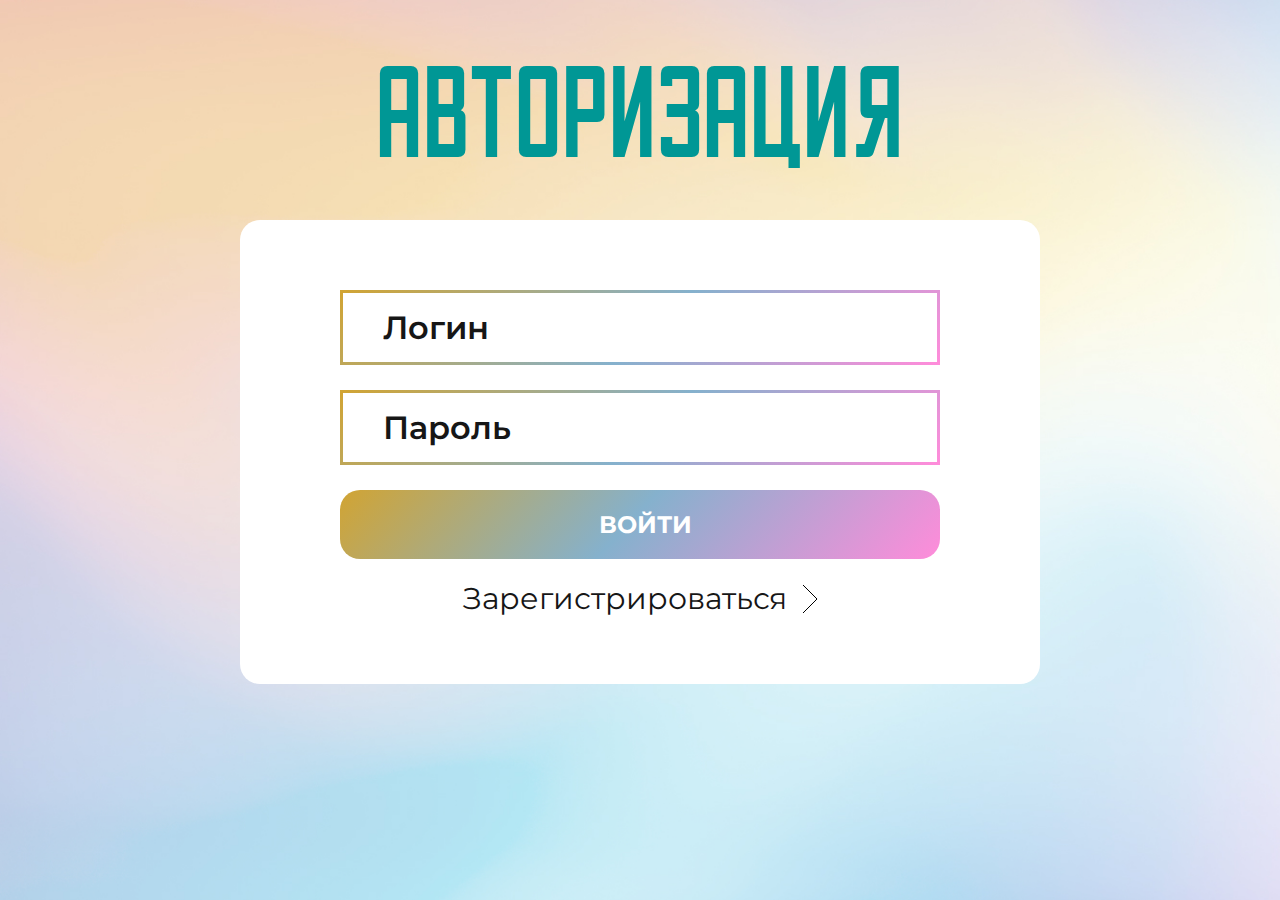
==== authorization/index.html @ 7ab4de65 "Добавлены новые страницы, попап" ====
<!DOCTYPE html>
<html lang="en">
  <head>
    <meta charset="UTF-8" />
    <meta name="viewport" content="width=device-width, initial-scale=1.0" />
    <title>Студия шоу "Гвоздь"</title>
    <link rel="stylesheet" href="../css/style.min.css" />
  </head>
  <body>
    <div class="wrapper">
      <main class="main">
        <section class="authorization">
          <div class="authorization__container">
            <h2 class="authorization__title title">АВТОРИЗАЦИЯ</h2>
            <form class="authentication-form">
              <div class="authentication-form__body">
                <div class="authentication-form__item">
                  <input
                    type="text"
                    placeholder="Логин"
                    class="authentication-form__input"
                  />
                </div>
                <div class="authentication-form__item">
                  <input
                    type="password"
                    placeholder="Пароль"
                    class="authentication-form__input"
                  />
                </div>
                <button
                  type="submit"
                  class="authentication-form__button button"
                >
                  войти
                </button>
                <a
                  href="../registration/index.html"
                  class="authentication-form__link"
                  >Зарегистрироваться
                  <span
                    ><img src="./img/arr.svg" alt="Стрелочка для входа" /></span
                ></a>
              </div>
            </form>
          </div>
        </section>
      </main>
    </div>
  </body>
</html>
---- css/style.min.css ----
@import url("https://fonts.googleapis.com/css?family=Montserrat:regular,600,700&display=swap");@import url("https://fonts.googleapis.com/css?family=Chonburi:regular&display=swap");@font-face{font-family:"Bootshaus";src:url("../fonts/Bootshaus-Regular.woff2") format("woff2");font-weight:normal;font-style:normal;font-display:swap}@font-face{font-family:"Gilroy";src:url("../fonts/Gilroy-SemiBold.woff2") format("woff2");font-weight:600;font-style:normal;font-display:swap}@font-face{font-family:"Amapola Modern";src:url("../fonts/Amapola-Modern.woff2") format("woff2");font-weight:normal;font-style:normal;font-display:swap}*{padding:0;margin:0;border:0}*,*:before,*:after{-webkit-box-sizing:border-box;box-sizing:border-box}:focus,:active{outline:none}a:focus,a:active{outline:none}nav,footer,header,aside{display:block}html,body{height:100%;width:100%;font-size:100%;line-height:1;font-size:14px;-ms-text-size-adjust:100%;-moz-text-size-adjust:100%;-webkit-text-size-adjust:100%}input,button,textarea{font-family:inherit}input::-ms-clear{display:none}button{cursor:pointer}button::-moz-focus-inner{padding:0;border:0}a,a:visited{text-decoration:none}a:hover{text-decoration:none}ul li{list-style:none}img{vertical-align:top}h1,h2,h3,h4,h5,h6{font-size:inherit;font-weight:inherit}table{border-collapse:collapse;border-spacing:0}:root{--white-color: #fff;--dark-white-color: #fff;--pink-color: #ff6aa0;--dark-green-color: #007271;--orange-color: #e9ac47;--yellow-color: #fed607;--black-beruz-color: #009795;--black-color: #161616}body{font-family:"Montserrat", sans-serif;font-size:16px;background-color:var(--black-color);color:var(--white-color)}[class*="__container"]{max-width:1200px;margin:0 auto;padding:0 15px}[class*="__big-container"]{max-width:1315px;margin:0 auto;padding:0 15px}.wrapper{display:-webkit-box;display:-ms-flexbox;display:flex;-webkit-box-orient:vertical;-webkit-box-direction:normal;-ms-flex-direction:column;flex-direction:column;min-height:100%;overflow:hidden}.button{color:var(--white-color);font-weight:700;font-size:24px;text-transform:uppercase;border-radius:20px;background:linear-gradient(133deg, #d1a433 0%, #85b1cd 48.13%, #ff8cda 100%);padding:20px 30px}.title{font-family:"Bootshaus", sans-serif;font-size:130px;color:var(--black-beruz-color);-webkit-text-stroke:3px var(--white-color)}.hero{padding:50px 0px;background:url("../img/hero/decor.png") 0 0/cover no-repeat,url("../img/hero/main-bg.jpg") 0 0/cover no-repeat}.hero__logo{display:inline-block;text-transform:uppercase;font-weight:600;font-size:35px;color:var(--white-color)}.hero__logo:not(:last-child){margin-bottom:15px}.hero__list:not(:last-child){margin-bottom:300px}@media (max-width: 1200px){.hero__list:not(:last-child){margin-bottom:200px}}@media (max-width: 992px){.hero__list:not(:last-child){margin-bottom:120px}}@media (max-width: 767px){.hero__list:not(:last-child){margin-bottom:70px}}.hero__item{color:var(--white-color);font-size:12px;text-transform:uppercase}.hero__item:not(:last-child){margin-bottom:10px}.hero__item::before{content:"";display:inline-block;border-radius:100%;width:3px;height:3px;background:var(--white-color);margin:0 5px 3px 0}@media (max-width: 992px){.hero__item{color:var(--black-color);font-weight:600}.hero__item::before{content:"";background:var(--black-color)}}.hero__text-block{text-transform:uppercase;position:relative;z-index:1}@media (min-width: 993px){.hero__text-block::after{content:"";background:url("../img/hero/microphone.png") 0 0 no-repeat;position:absolute;width:290px;height:390px;top:0;right:-50px}}.hero__label{position:relative;z-index:2;font-family:"Amapola Modern", sans-serif;font-size:165px;color:var(--pink-color)}@media (max-width: 992px){.hero__label{font-size:120px}}@media (max-width: 767px){.hero__label{font-size:90px}}@media (max-width: 550px){.hero__label{font-size:70px}.hero__label:not(:last-child){margin-bottom:10px}}@media (max-width: 480px){.hero__label{font-size:55px}}.hero__title{position:relative;z-index:2;font-family:"Bootshaus", sans-serif;font-size:130px;color:var(--black-beruz-color);-webkit-text-stroke:3px var(--white-color);text-stroke:3px var(--white-color);margin-left:90px}@media (max-width: 1260px){.hero__title{max-width:600px}}@media (max-width: 992px){.hero__title{font-size:80px;max-width:none;margin-left:0px;-webkit-text-stroke:2px var(--white-color);text-stroke:2px var(--white-color)}}@media (max-width: 767px){.hero__title{font-size:60px;-webkit-text-stroke:1px var(--white-color);text-stroke:1px var(--white-color)}.hero__title:not(:last-child){margin-bottom:10px}}@media (max-width: 480px){.hero__title{-webkit-text-stroke:0.5px var(--white-color);text-stroke:0.5px var(--white-color);font-size:60px}}.hero__last-title{z-index:2;position:relative;font-family:"Bootshaus", sans-serif;font-size:65px;text-align:right;color:var(--black-color)}@media (max-width: 767px){.hero__last-title{font-size:45px}}.children-holidays{padding:50px 0px}@media (max-width: 480px){.children-holidays{padding:30px 0px}}.children-holidays__row{display:-webkit-box;display:-ms-flexbox;display:flex;gap:30px;-webkit-box-align:center;-ms-flex-align:center;align-items:center}@media (max-width: 992px){.children-holidays__row{-webkit-box-orient:vertical;-webkit-box-direction:reverse;-ms-flex-direction:column-reverse;flex-direction:column-reverse}}.children-holidays__text{color:var(--dark-white-color);font-size:24px;font-weight:600}.children-holidays__text:not(:last-child){margin-bottom:30px}@media (max-width: 992px){.children-holidays__text{font-size:20px}}@media (max-width: 767px){.children-holidays__text{font-size:18px}}.children-holidays__description{color:var(--dark-white-color);line-height:125%;font-weight:600}.children-holidays__description_right{text-align:right}.children-holidays__description:not(:last-child){margin-bottom:30px}.children-holidays__img img{max-width:100%;-o-object-fit:cover;object-fit:cover}@media (max-width: 992px){.children-holidays__img{text-align:center}}.children-holidays__img-text-block{position:relative;text-align:center}.children-holidays__title{position:absolute;top:30%;left:18%;font-weight:700;font-size:50px;text-transform:uppercase;text-align:center;color:var(--dark-green-color)}.children-holidays__title:not(:last-child){margin-bottom:25px}@media (max-width: 767px){.children-holidays__title{font-size:42px}}@media (max-width: 992px){.children-holidays__title{left:30%}}@media (max-width: 650px){.children-holidays__title{left:25%}}@media (max-width: 550px){.children-holidays__title{font-size:36px}}@media (max-width: 480px){.children-holidays__title{left:20%;font-size:32px}}@media (max-width: 380px){.children-holidays__title{left:15%;font-size:28px}}.children-holidays__img-cloud img{max-width:100%;-o-object-fit:cover;object-fit:cover}.children-holidays__hash-tag{display:inline-block;text-transform:uppercase;text-align:center;font-size:50px;color:var(--pink-color);font-weight:700}.children-holidays__hash-tag:not(:last-child){margin-bottom:50px}@media (max-width: 992px){.children-holidays__hash-tag{font-size:36px}}@media (max-width: 767px){.children-holidays__hash-tag{font-size:32px}.children-holidays__hash-tag:not(:last-child){margin-bottom:30px}}@media (max-width: 480px){.children-holidays__hash-tag{font-size:24px}}.children-holidays__button{display:-webkit-box;display:-ms-flexbox;display:flex;-webkit-box-align:center;-ms-flex-align:center;align-items:center;-webkit-box-pack:center;-ms-flex-pack:center;justify-content:center;-webkit-column-gap:12px;column-gap:12px;padding:20px 20px 20px 30px;-ms-flex-item-align:stretch;align-self:stretch}.children-holidays__button img{max-width:100%;-o-object-fit:cover;object-fit:cover}@media (max-width: 767px){.children-holidays__button{font-size:18px}}@media (max-width: 480px){.children-holidays__button{padding:15px 15px 15px 20px}.children-holidays__button img{width:30px}}@media (max-width: 360px){.children-holidays__button{font-size:16px;padding:15px 10px}.children-holidays__button img{width:25px}}.founder{padding:50px 0px}@media (max-width: 480px){.founder{padding:30px 0px}}.founder__container{display:-webkit-box;display:-ms-flexbox;display:flex;-webkit-box-pack:justify;-ms-flex-pack:justify;justify-content:space-between;gap:30px}@media (max-width: 992px){.founder__container{-webkit-box-orient:vertical;-webkit-box-direction:reverse;-ms-flex-direction:column-reverse;flex-direction:column-reverse;-webkit-box-pack:center;-ms-flex-pack:center;justify-content:center;-webkit-box-align:center;-ms-flex-align:center;align-items:center}}.founder__column{text-align:center;border-radius:16px}.founder__column:last-child{display:-webkit-box;display:-ms-flexbox;display:flex;-webkit-box-orient:vertical;-webkit-box-direction:normal;-ms-flex-direction:column;flex-direction:column;-webkit-box-pack:justify;-ms-flex-pack:justify;justify-content:space-between;border:1px solid #d9d9d9;padding:30px}@media (max-width: 767px){.founder__column:last-child{padding:15px}}@media (min-width: 993px){.founder__column{width:50%}}.founder__img img{border-radius:18px;max-width:100%;-o-object-fit:cover;object-fit:cover}.founder__en-text-block{color:#e9ac47}.founder__en-text-block:not(:last-child){margin-bottom:15px}.founder__en-full-name{font-family:"Chonburi", sans-serif;display:block;font-size:22px}.founder__activities{font-family:"Gilroy", sans-serif;display:block;text-transform:uppercase}.founder__name{display:block;font-weight:700;font-size:50px}.founder__name:not(:last-child){margin-bottom:15px}@media (max-width: 767px){.founder__name{font-size:36px}}@media (max-width: 480px){.founder__name{font-size:28px}}.founder__text{font-weight:600;font-size:18px}.founder__text:not(:last-child){margin-bottom:15px}@media (max-width: 480px){.founder__text{font-size:16px}}.founder__text_pink{color:var(--pink-color)}.founder__text_beruz{color:var(--black-beruz-color)}.founder__text_yellow{color:var(--yellow-color)}.genious{position:relative;background:url("../img/genius/bg.jpg") 0 0/cover no-repeat;padding:400px 0px 160px 0px}.genious::before{content:"";position:absolute;width:100%;height:140px;top:0;left:0;right:0;background:url("../img/genius/top-decor.png") 0 0/cover no-repeat}.genious::after{content:"";position:absolute;width:100%;height:202px;bottom:0;left:0;right:0;background:url("../img/genius/bottom-decor.png") 0 0/cover no-repeat}@media (max-width: 992px){.genious{padding:150px 0px}.genious::before{content:"";height:80px}}@media (max-width: 550px){.genious{padding:100px 0px}.genious::before{content:"";height:60px}}@media (max-width: 480px){.genious{padding:80px 0px 100px 0px}.genious::before{content:"";height:40px}}.genious__container{display:-webkit-box;display:-ms-flexbox;display:flex;-webkit-box-pack:justify;-ms-flex-pack:justify;justify-content:space-between;gap:30px}@media (max-width: 992px){.genious__container{-webkit-box-orient:vertical;-webkit-box-direction:normal;-ms-flex-direction:column;flex-direction:column;-webkit-box-align:center;-ms-flex-align:center;align-items:center}}.genious__column{-webkit-box-flex:0;-ms-flex:0 1 50%;flex:0 1 50%}@media (min-width: 993px){.genious__column:first-child{margin-top:-200px}}.genious__column:last-child{margin-bottom:-100px}@media (max-width: 550px){.genious__column:last-child{margin-bottom:-30px}}.genious__img-cloud:not(:last-child){margin-bottom:15px}.genious__img-cloud img{max-width:100%;-o-object-fit:cover;object-fit:cover}@media (max-width: 992px){.genious__img-cloud{text-align:center}}.genious__text{color:var(--dark-white-color);font-size:24px;font-weight:600}.genious__text:not(:last-child){margin-bottom:30px}@media (max-width: 992px){.genious__text{font-size:20px}}@media (max-width: 767px){.genious__text{font-size:18px}}.genious__description{color:var(--dark-white-color);line-height:125%;font-weight:600}.genious__description:not(:last-child){margin-bottom:30px}.genious__button{display:-webkit-box;display:-ms-flexbox;display:flex;-webkit-box-align:center;-ms-flex-align:center;align-items:center;-webkit-box-pack:center;-ms-flex-pack:center;justify-content:center;-webkit-column-gap:12px;column-gap:12px;padding:20px 20px 20px 30px;-ms-flex-item-align:stretch;align-self:stretch}.genious__button img{max-width:100%;-o-object-fit:cover;object-fit:cover}@media (max-width: 767px){.genious__button{font-size:18px}}@media (max-width: 480px){.genious__button{padding:15px 15px 15px 20px}.genious__button img{width:30px}}@media (max-width: 360px){.genious__button{font-size:16px;padding:15px 10px}.genious__button img{width:22px}}.genious__img-animators img{max-width:100%;-o-object-fit:cover;object-fit:cover}.types-of-holidays{background:url("../types-of-holidays/children/img/bg.jpg") 0 0/cover no-repeat;padding:100px 0px}.types-of-holidays_black-bg{background:var(--black-color)}@media (max-width: 767px){.types-of-holidays{padding:50px 0px}}.types-of-holidays__title{text-align:center;-webkit-text-stroke:0px var(--white-color)}.types-of-holidays__title_pink{color:var(--pink-color)}.types-of-holidays__title:not(:last-child){margin-bottom:50px}@media (max-width: 767px){.types-of-holidays__title{font-size:90px}.types-of-holidays__title:not(:last-child){margin-bottom:30px}}@media (max-width: 480px){.types-of-holidays__title{font-size:70px}}.types-of-holidays__row{display:-ms-grid;display:grid;-ms-grid-columns:(minmax(300px, 1fr))[auto-fill];grid-template-columns:repeat(auto-fill, minmax(300px, 1fr));gap:30px}.item-types-of-holidays{display:-webkit-box;display:-ms-flexbox;display:flex;-webkit-box-orient:vertical;-webkit-box-direction:normal;-ms-flex-direction:column;flex-direction:column;text-align:center;border-radius:20px;padding:30px;background-color:var(--white-color)}@media (max-width: 550px){.item-types-of-holidays{padding:15px}}.item-types-of-holidays__img:not(:last-child){margin-bottom:20px}.item-types-of-holidays__img img{max-width:100%;-o-object-fit:cover;object-fit:cover;border-radius:15px}@media (max-width: 480px){.item-types-of-holidays__img img{width:100%}}.item-types-of-holidays__label{font-weight:700;font-size:24px;text-transform:uppercase;color:var(--dark-green-color)}.item-types-of-holidays__label:not(:last-child){margin-bottom:10px}.item-types-of-holidays__description{-webkit-box-flex:1;-ms-flex:1 1 auto;flex:1 1 auto;color:var(--black-color)}.item-types-of-holidays__description:not(:last-child){margin-bottom:40px}@media (max-width: 480px){.item-types-of-holidays__description:not(:last-child){margin-bottom:20px}}.item-types-of-holidays__button{display:block}.item-types-of-holidays__button:not(:last-child){margin-bottom:30px}@media (max-width: 1180px){.item-types-of-holidays__button{font-size:20px}}@media (max-width: 480px){.item-types-of-holidays__button{font-size:18px;padding:15px}.item-types-of-holidays__button:not(:last-child){margin-bottom:20px}}.item-types-of-holidays__link-about{background:transparent;font-size:24px;color:var(--black-color)}@media (max-width: 480px){.item-types-of-holidays__link-about{font-size:18px}}.adult-holidays{padding:50px 0px}@media (max-width: 480px){.adult-holidays{padding:30px 0px}}.adult-holidays__title{text-align:center;color:var(--orange-color);font-weight:700;font-size:50px;line-height:120%;text-transform:uppercase}@media (min-width: 993px){.adult-holidays__title{text-align:right}}.adult-holidays__title:not(:last-child){margin-bottom:35px}@media (max-width: 767px){.adult-holidays__title{font-size:42px}}@media (max-width: 550px){.adult-holidays__title{font-size:36px}}@media (max-width: 480px){.adult-holidays__title{font-size:32px}}@media (max-width: 380px){.adult-holidays__title{font-size:28px}}.adult-holidays__text-block:not(:last-child){margin-bottom:60px}@media (max-width: 767px){.adult-holidays__text-block:not(:last-child){margin-bottom:30px}}.adult-holidays__description{color:var(--dark-white-color);font-size:24px;font-weight:600}.adult-holidays__description:not(:last-child){margin-bottom:30px}@media (max-width: 992px){.adult-holidays__description{font-size:20px}}@media (max-width: 767px){.adult-holidays__description{font-size:18px}}.adult-holidays__row{display:-webkit-box;display:-ms-flexbox;display:flex;-webkit-box-align:center;-ms-flex-align:center;align-items:center;gap:30px}@media (max-width: 992px){.adult-holidays__row{-webkit-box-orient:vertical;-webkit-box-direction:normal;-ms-flex-direction:column;flex-direction:column;text-align:center}}.adult-holidays__column:first-child{-webkit-box-flex:0;-ms-flex:0 1 55%;flex:0 1 55%}.adult-holidays__column:last-child{-webkit-box-flex:0;-ms-flex:0 0 45%;flex:0 0 45%}.adult-holidays__img img{max-width:100%;-o-object-fit:cover;object-fit:cover}.adult-holidays__text:not(:last-child){margin-bottom:30px}.adult-holidays__button{text-wrap:nowrap;display:-webkit-box;display:-ms-flexbox;display:flex;-webkit-box-align:center;-ms-flex-align:center;align-items:center;-webkit-box-pack:center;-ms-flex-pack:center;justify-content:center;-webkit-column-gap:12px;column-gap:12px;padding:20px 20px 20px 30px;-ms-flex-item-align:stretch;align-self:stretch}.adult-holidays__button img{max-width:100%;-o-object-fit:cover;object-fit:cover}@media (max-width: 767px){.adult-holidays__button{font-size:18px}}@media (max-width: 480px){.adult-holidays__button{padding:15px 15px 15px 20px}.adult-holidays__button img{width:30px}}@media (max-width: 360px){.adult-holidays__button{font-size:16px;padding:15px 10px}.adult-holidays__button img{width:25px}}.contacts{padding:50px 0px}@media (max-width: 480px){.contacts{padding:30px 0px}}.contacts__title{text-align:center;color:var(--pink-color);font-weight:700;font-size:50px;line-height:120%;text-transform:uppercase}.contacts__title:not(:last-child){margin-bottom:65px}@media (max-width: 992px){.contacts__title:not(:last-child){margin-bottom:35px}}@media (max-width: 767px){.contacts__title{font-size:42px}}@media (max-width: 550px){.contacts__title{font-size:36px}}@media (max-width: 480px){.contacts__title{font-size:32px}}@media (max-width: 380px){.contacts__title{font-size:28px}}.contacts__row{display:-webkit-box;display:-ms-flexbox;display:flex;-webkit-box-align:center;-ms-flex-align:center;align-items:center;gap:30px}@media (max-width: 992px){.contacts__row{-webkit-box-orient:vertical;-webkit-box-direction:normal;-ms-flex-direction:column;flex-direction:column}}.contacts__column{-webkit-box-flex:0;-ms-flex:0 1 50%;flex:0 1 50%}.contacts__item{display:-webkit-box;display:-ms-flexbox;display:flex;-webkit-box-align:center;-ms-flex-align:center;align-items:center;gap:30px}.contacts__item:not(:last-child){margin-bottom:30px}@media (max-width: 767px){.contacts__item{gap:15px}}.contacts__icon{-webkit-box-flex:0;-ms-flex:0 0 45px;flex:0 0 45px}.contacts__icon img{max-width:100%;-o-object-fit:cover;object-fit:cover}@media (max-width: 767px){.contacts__icon{-webkit-box-flex:0;-ms-flex:0 0 30px;flex:0 0 30px}}@media (max-width: 480px){.contacts__icon{-webkit-box-flex:0;-ms-flex:0 0 25px;flex:0 0 25px}}.contacts__value{color:var(--white-color);font-weight:600;font-size:24px}@media (max-width: 992px){.contacts__value{font-size:20px}}@media (max-width: 767px){.contacts__value{font-size:18px}}.contacts__img{max-width:100%;-o-object-fit:cover;object-fit:cover}.contacts__img img{max-width:100%;-o-object-fit:cover;object-fit:cover}.not-found-what-want{padding:70px 0px;background:url("../img/not-found-what-want/bg.jpg") 0 0/cover no-repeat}@media (max-width: 480px){.not-found-what-want{padding:30px 0px}}.not-found-what-want__container{display:-webkit-box;display:-ms-flexbox;display:flex;-webkit-box-orient:vertical;-webkit-box-direction:normal;-ms-flex-direction:column;flex-direction:column;-webkit-box-align:center;-ms-flex-align:center;align-items:center}.not-found-what-want__title{font-weight:700;font-size:50px;line-height:120%;text-transform:uppercase}.not-found-what-want__title:not(:last-child){margin-bottom:15px}@media (max-width: 992px){.not-found-what-want__title{text-align:center}}@media (max-width: 767px){.not-found-what-want__title{font-size:42px}}@media (max-width: 550px){.not-found-what-want__title{font-size:36px}}@media (max-width: 480px){.not-found-what-want__title{font-size:32px}}@media (max-width: 380px){.not-found-what-want__title{font-size:28px}}.not-found-what-want__desciption{color:var(--dark-white-color);font-size:24px;font-weight:600}.not-found-what-want__desciption:not(:last-child){margin-bottom:30px}@media (max-width: 992px){.not-found-what-want__desciption{font-size:20px;text-align:center}}@media (max-width: 767px){.not-found-what-want__desciption{font-size:18px}}.not-found-what-want__form{max-width:800px;border-radius:20px;padding:70px 100px;background-color:var(--white-color)}@media (max-width: 992px){.not-found-what-want__form{max-width:none;padding:60px}}@media (max-width: 767px){.not-found-what-want__form{padding:40px}}@media (max-width: 480px){.not-found-what-want__form{padding:20px}}.not-found-what-want__body{max-width:600px;width:100%;display:-webkit-box;display:-ms-flexbox;display:flex;-webkit-box-orient:vertical;-webkit-box-direction:normal;-ms-flex-direction:column;flex-direction:column;gap:25px}@media (max-width: 992px){.not-found-what-want__body{max-width:none}}.not-found-what-want__input{width:100%;padding:15px 40px;font-size:32px;border:3px solid transparent;-o-border-image:linear-gradient(133deg, #ff8cda 0%, #85b1cd 48.13%, #d1a433 100%);border-image:linear-gradient(133deg, #ff8cda 0%, #85b1cd 48.13%, #d1a433 100%);-webkit-border-image:-webkit-linear-gradient(133deg, #ff8cda 0%, #85b1cd 48.13%, #d1a433 100%);border-image-slice:1}.not-found-what-want__input::-webkit-input-placeholder{font-weight:600;font-size:32px;color:var(--black-color)}.not-found-what-want__input:-ms-input-placeholder{font-weight:600;font-size:32px;color:var(--black-color)}.not-found-what-want__input::-ms-input-placeholder{font-weight:600;font-size:32px;color:var(--black-color)}.not-found-what-want__input::placeholder{font-weight:600;font-size:32px;color:var(--black-color)}@media (max-width: 992px){.not-found-what-want__input{font-size:28px}.not-found-what-want__input::-webkit-input-placeholder{font-size:28px}.not-found-what-want__input:-ms-input-placeholder{font-size:28px}.not-found-what-want__input::-ms-input-placeholder{font-size:28px}.not-found-what-want__input::placeholder{font-size:28px}}@media (max-width: 767px){.not-found-what-want__input{font-size:24px;padding:15px}.not-found-what-want__input::-webkit-input-placeholder{font-size:24px}.not-found-what-want__input:-ms-input-placeholder{font-size:24px}.not-found-what-want__input::-ms-input-placeholder{font-size:24px}.not-found-what-want__input::placeholder{font-size:24px}}@media (max-width: 480px){.not-found-what-want__input{font-size:20px}.not-found-what-want__input::-webkit-input-placeholder{font-size:20px}.not-found-what-want__input:-ms-input-placeholder{font-size:20px}.not-found-what-want__input::-ms-input-placeholder{font-size:20px}.not-found-what-want__input::placeholder{font-size:20px}}.not-found-what-want__button{text-wrap:nowrap;padding:20px 20px 20px 30px;-ms-flex-item-align:stretch;-ms-grid-row-align:stretch;align-self:stretch}@media (max-width: 767px){.not-found-what-want__button{font-size:18px}}@media (max-width: 480px){.not-found-what-want__button{padding:15px 15px 15px 20px}}@media (max-width: 360px){.not-found-what-want__button{font-size:16px;padding:15px 10px}}.not-found-what-want__polici-of-confidantionality{text-align:center;color:var(--black-color)}.not-found-what-want__polici-of-confidantionality span a{color:var(--black-color);font-weight:600;text-decoration:underline}.authorization{height:100vh;overflow-y:auto;background:url("../authorization/img/bg.jpg") 0 0/cover no-repeat;padding:60px 0px}.authorization_black-bg{background:var(--black-color)}@media (max-width: 767px){.authorization{padding:50px 0px}}@media (max-width: 480px){.authorization{padding:30px 0px}}.authorization__container{display:-webkit-box;display:-ms-flexbox;display:flex;-webkit-box-orient:vertical;-webkit-box-direction:normal;-ms-flex-direction:column;flex-direction:column;-webkit-box-pack:center;-ms-flex-pack:center;justify-content:center;-webkit-box-align:center;-ms-flex-align:center;align-items:center}.authorization__title{-webkit-text-stroke:0px var(--white-color)}.authorization__title:not(:last-child){margin-bottom:30px}@media (max-width: 767px){.authorization__title{font-size:90px}}@media (max-width: 480px){.authorization__title{font-size:70px}}.authentication-form{max-width:800px;width:100%;border-radius:20px;padding:70px 100px;background-color:var(--white-color)}@media (max-width: 992px){.authentication-form{max-width:none;padding:60px}}@media (max-width: 767px){.authentication-form{padding:40px}}@media (max-width: 480px){.authentication-form{padding:20px}}.authentication-form__body{max-width:600px;width:100%;display:-webkit-box;display:-ms-flexbox;display:flex;-webkit-box-orient:vertical;-webkit-box-direction:normal;-ms-flex-direction:column;flex-direction:column;gap:25px}@media (max-width: 992px){.authentication-form__body{max-width:none}}.authentication-form__input{width:100%;padding:15px 40px;font-size:32px;border:3px solid transparent;-o-border-image:linear-gradient(133deg, #ff8cda 0%, #85b1cd 48.13%, #d1a433 100%);border-image:linear-gradient(133deg, #ff8cda 0%, #85b1cd 48.13%, #d1a433 100%);-webkit-border-image:-webkit-linear-gradient(133deg, #ff8cda 0%, #85b1cd 48.13%, #d1a433 100%);border-image-slice:1}.authentication-form__input::-webkit-input-placeholder{font-weight:600;font-size:32px;color:var(--black-color)}.authentication-form__input:-ms-input-placeholder{font-weight:600;font-size:32px;color:var(--black-color)}.authentication-form__input::-ms-input-placeholder{font-weight:600;font-size:32px;color:var(--black-color)}.authentication-form__input::placeholder{font-weight:600;font-size:32px;color:var(--black-color)}@media (max-width: 992px){.authentication-form__input{font-size:28px}.authentication-form__input::-webkit-input-placeholder{font-size:28px}.authentication-form__input:-ms-input-placeholder{font-size:28px}.authentication-form__input::-ms-input-placeholder{font-size:28px}.authentication-form__input::placeholder{font-size:28px}}@media (max-width: 767px){.authentication-form__input{font-size:24px;padding:15px}.authentication-form__input::-webkit-input-placeholder{font-size:24px}.authentication-form__input:-ms-input-placeholder{font-size:24px}.authentication-form__input::-ms-input-placeholder{font-size:24px}.authentication-form__input::placeholder{font-size:24px}}@media (max-width: 480px){.authentication-form__input{font-size:20px}.authentication-form__input::-webkit-input-placeholder{font-size:20px}.authentication-form__input:-ms-input-placeholder{font-size:20px}.authentication-form__input::-ms-input-placeholder{font-size:20px}.authentication-form__input::placeholder{font-size:20px}}.authentication-form__button{text-wrap:nowrap;padding:20px 20px 20px 30px;-ms-flex-item-align:stretch;-ms-grid-row-align:stretch;align-self:stretch}@media (max-width: 767px){.authentication-form__button{font-size:18px}}@media (max-width: 480px){.authentication-form__button{padding:15px 15px 15px 20px}}@media (max-width: 360px){.authentication-form__button{font-size:16px;padding:15px 10px}}.authentication-form__polici-of-confidantionality{text-align:center;color:var(--black-color)}.authentication-form__polici-of-confidantionality span a{color:var(--black-color);font-weight:600;text-decoration:underline}.authentication-form__link{text-align:center;display:-webkit-box;display:-ms-flexbox;display:flex;-webkit-box-align:center;-ms-flex-align:center;align-items:center;-webkit-box-pack:center;-ms-flex-pack:center;justify-content:center;font-size:30px;color:var(--black-color)}.authentication-form__link span{margin-left:15px}@media (max-width: 992px){.authentication-form__link{font-size:28px}}@media (max-width: 767px){.authentication-form__link{font-size:24px}.authentication-form__link span img{width:14px}}@media (max-width: 480px){.authentication-form__link{font-size:20px}.authentication-form__link span img{width:10px}}.footer{padding:100px 0px}@media (max-width: 992px){.footer{padding:70px 0px}}@media (max-width: 767px){.footer{padding:50px 0px}}@media (max-width: 480px){.footer{padding:15px 0 30px 0px}}.footer__container{text-align:center}.footer__data-about-business:not(:last-child){margin-bottom:50px}.footer__text:not(:last-child){margin-bottom:10px}.footer__polici-of-confidantionality{font-weight:600;font-size:24px;color:var(--white-color)}@media (max-width: 992px){.footer__polici-of-confidantionality{font-size:20px}}@media (max-width: 767px){.footer__polici-of-confidantionality{font-size:18px}}.modal-overlay{position:fixed;left:0;top:0;right:0;bottom:0;-webkit-backdrop-filter:blur(5px);backdrop-filter:blur(5px);background-color:rgba(255,255,255,0.519);display:-webkit-box;display:-ms-flexbox;display:flex;-webkit-box-align:center;-ms-flex-align:center;align-items:center;-webkit-box-pack:center;-ms-flex-pack:center;justify-content:center;height:100vh;width:100%;opacity:0;visibility:hidden;-webkit-transition:opacity 0.3s ease-in-out, hidden 0.3s ease-in-out;transition:opacity 0.3s ease-in-out, hidden 0.3s ease-in-out}.modal-overlay__visible{opacity:1;visibility:visible;-webkit-transition:opacity 0.3s ease-in-out, hidden 0.3s ease-in-out;transition:opacity 0.3s ease-in-out, hidden 0.3s ease-in-out}.modal{padding:20px;border-radius:6px;background-color:#fff;max-width:500px;width:100%;height:100%;display:-webkit-box;display:-ms-flexbox;display:flex;-webkit-box-orient:vertical;-webkit-box-direction:normal;-ms-flex-direction:column;flex-direction:column;-webkit-box-align:center;-ms-flex-align:center;align-items:center;-webkit-box-pack:center;-ms-flex-pack:center;justify-content:center}@media (max-width: 480px){.modal{padding:15px}}.modal__visible{display:block}.party-modal{overflow-y:auto}.party-modal__row{display:-webkit-box;display:-ms-flexbox;display:flex;-webkit-box-pack:end;-ms-flex-pack:end;justify-content:flex-end}.party-modal__button-close{background:transparent}.party-modal__button-close:not(:last-child){margin-bottom:5px}.party-modal__button-close img{width:35px;height:35px}@media (max-width: 480px){.party-modal__button-close img{width:25px;height:25px}}.party-modal__title{font-weight:700;font-size:36px;line-height:120%;text-transform:uppercase;text-align:center;color:var(--dark-green-color)}.party-modal__title:not(:last-child){margin-bottom:30px}@media (max-width: 480px){.party-modal__title{font-size:24px}}.party-modal__img{text-align:center}.party-modal__img:not(:last-child){margin-bottom:30px}.party-modal__img img{border-radius:36px;max-width:100%;-o-object-fit:cover;object-fit:cover}.party-modal__description{text-align:center;color:var(--black-color)}.party-modal__description:not(:last-child){margin-bottom:30px}.party-modal__characteristic{text-align:center;color:var(--black-color);font-size:18px;font-weight:600}.party-modal__characteristic:not(:last-child){margin-bottom:5px}.party-modal__button{display:-webkit-box;display:-ms-flexbox;display:flex;-webkit-box-align:center;-ms-flex-align:center;align-items:center;-webkit-box-pack:center;-ms-flex-pack:center;justify-content:center;-webkit-column-gap:12px;column-gap:12px;padding:20px 20px 20px 30px;-ms-flex-item-align:stretch;align-self:stretch}.party-modal__button:not(:first-child){margin-top:30px}.party-modal__button img{max-width:100%;-o-object-fit:cover;object-fit:cover}@media (max-width: 767px){.party-modal__button{font-size:18px}}@media (max-width: 480px){.party-modal__button{padding:15px 15px 15px 20px}.party-modal__button img{width:30px}}@media (max-width: 360px){.party-modal__button{font-size:16px;padding:15px 10px}.party-modal__button img{width:25px}}
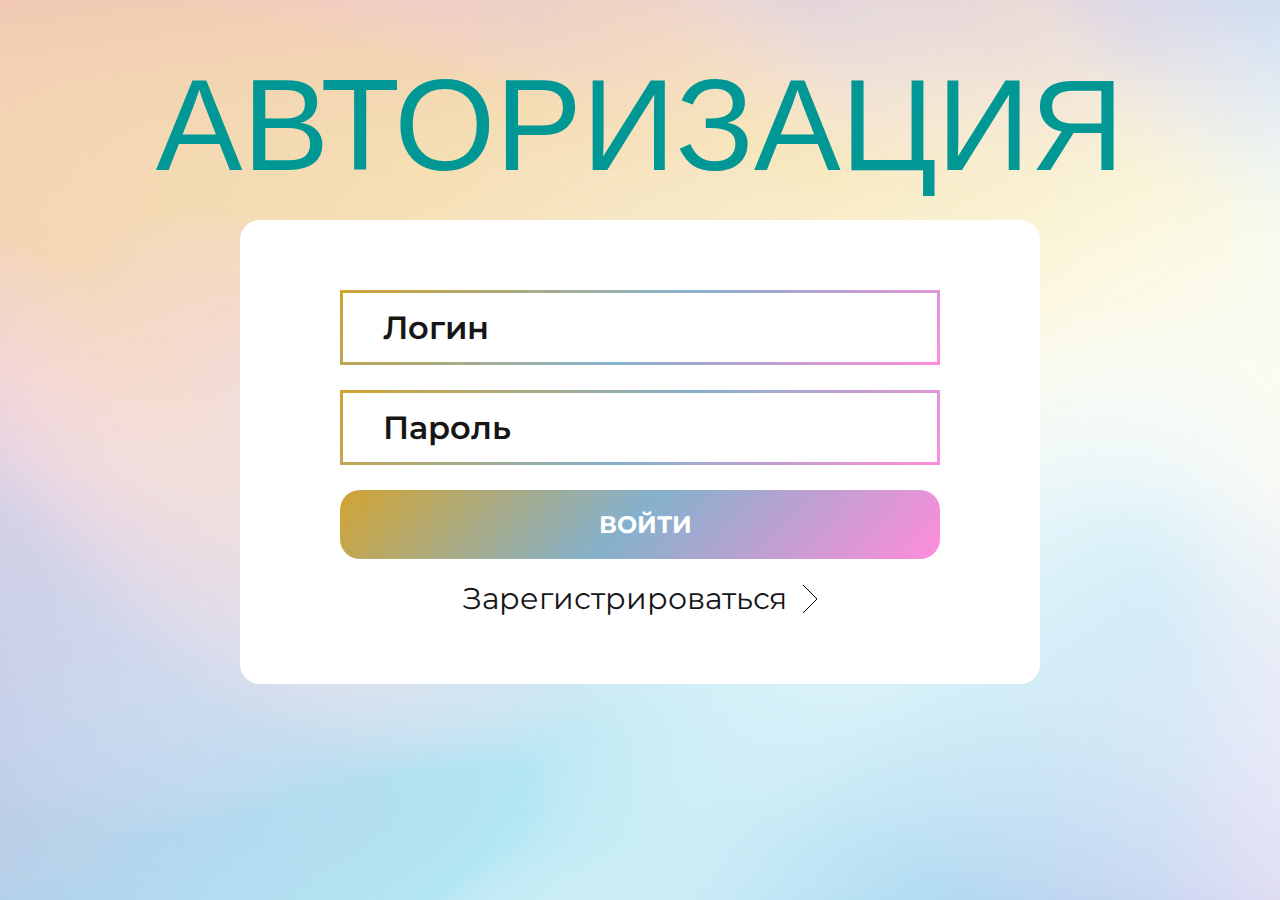
==== commit 1bf5b0ea: "изменил структуру проекта, добавил попапы, и другое" ====
--- a/authorization/index.html
+++ b/authorization/index.html
@@ -4,7 +4,7 @@
     <meta charset="UTF-8" />
     <meta name="viewport" content="width=device-width, initial-scale=1.0" />
     <title>Студия шоу "Гвоздь"</title>
-    <link rel="stylesheet" href="../css/style.min.css" />
+    <link rel="stylesheet" href="./css/style.min.css" />
   </head>
   <body>
     <div class="wrapper">
--- a/authorization/css/style.min.css
+++ b/authorization/css/style.min.css
@@ -0,0 +1 @@
+@import url("https://fonts.googleapis.com/css?family=Montserrat:regular,600,700&display=swap");@import url("https://fonts.googleapis.com/css?family=Chonburi:regular&display=swap");@font-face{font-family:"Bootshaus";src:url("../fonts/Bootshaus-Regular.woff2") format("woff2");font-weight:normal;font-style:normal;font-display:swap}@font-face{font-family:"Gilroy";src:url("../fonts/Gilroy-SemiBold.woff2") format("woff2");font-weight:600;font-style:normal;font-display:swap}@font-face{font-family:"Amapola Modern";src:url("../fonts/Amapola-Modern.woff2") format("woff2");font-weight:normal;font-style:normal;font-display:swap}*{padding:0;margin:0;border:0}*,*:before,*:after{-webkit-box-sizing:border-box;box-sizing:border-box}:focus,:active{outline:none}a:focus,a:active{outline:none}nav,footer,header,aside{display:block}html,body{height:100%;width:100%;font-size:100%;line-height:1;font-size:14px;-ms-text-size-adjust:100%;-moz-text-size-adjust:100%;-webkit-text-size-adjust:100%}input,button,textarea{font-family:inherit}input::-ms-clear{display:none}button{cursor:pointer}button::-moz-focus-inner{padding:0;border:0}a,a:visited{text-decoration:none}a:hover{text-decoration:none}ul li{list-style:none}img{vertical-align:top}h1,h2,h3,h4,h5,h6{font-size:inherit;font-weight:inherit}table{border-collapse:collapse;border-spacing:0}:root{--white-color: #fff;--dark-white-color: #fff;--pink-color: #ff6aa0;--dark-green-color: #007271;--orange-color: #e9ac47;--yellow-color: #fed607;--black-beruz-color: #009795;--black-color: #161616}body{font-family:"Montserrat", sans-serif;font-size:16px;background-color:var(--black-color);color:var(--white-color)}[class*="__container"]{max-width:1200px;margin:0 auto;padding:0 15px}[class*="__big-container"]{max-width:1315px;margin:0 auto;padding:0 15px}.wrapper{display:-webkit-box;display:-ms-flexbox;display:flex;-webkit-box-orient:vertical;-webkit-box-direction:normal;-ms-flex-direction:column;flex-direction:column;min-height:100%;overflow:hidden}.button{color:var(--white-color);font-weight:700;font-size:24px;text-transform:uppercase;border-radius:20px;background:linear-gradient(133deg, #d1a433 0%, #85b1cd 48.13%, #ff8cda 100%);padding:20px 30px}.title{font-family:"Bootshaus", sans-serif;font-size:130px;color:var(--black-beruz-color);-webkit-text-stroke:3px var(--white-color)}.authorization{height:100vh;overflow-y:auto;background:url("../img/bg.jpg") 0 0/cover no-repeat;padding:60px 0px}.authorization_black-bg{background:var(--black-color)}@media (max-width: 767px){.authorization{padding:50px 0px}}@media (max-width: 480px){.authorization{padding:30px 0px}}.authorization__container{display:-webkit-box;display:-ms-flexbox;display:flex;-webkit-box-orient:vertical;-webkit-box-direction:normal;-ms-flex-direction:column;flex-direction:column;-webkit-box-pack:center;-ms-flex-pack:center;justify-content:center;-webkit-box-align:center;-ms-flex-align:center;align-items:center}.authorization__title{-webkit-text-stroke:0px var(--white-color)}.authorization__title:not(:last-child){margin-bottom:30px}@media (max-width: 992px){.authorization__title{font-size:100px}}@media (max-width: 767px){.authorization__title{font-size:70px}}@media (max-width: 550px){.authorization__title{font-size:50px}}@media (max-width: 420px){.authorization__title{font-size:40px}}.authentication-form{max-width:800px;width:100%;border-radius:20px;padding:70px 100px;background-color:var(--white-color)}@media (max-width: 992px){.authentication-form{max-width:none;padding:60px}}@media (max-width: 767px){.authentication-form{padding:40px}}@media (max-width: 480px){.authentication-form{padding:20px}}.authentication-form__body{max-width:600px;width:100%;display:-webkit-box;display:-ms-flexbox;display:flex;-webkit-box-orient:vertical;-webkit-box-direction:normal;-ms-flex-direction:column;flex-direction:column;gap:25px}@media (max-width: 992px){.authentication-form__body{max-width:none}}.authentication-form__input{width:100%;padding:15px 40px;font-size:32px;border:3px solid transparent;-o-border-image:linear-gradient(133deg, #ff8cda 0%, #85b1cd 48.13%, #d1a433 100%);border-image:linear-gradient(133deg, #ff8cda 0%, #85b1cd 48.13%, #d1a433 100%);-webkit-border-image:-webkit-linear-gradient(133deg, #ff8cda 0%, #85b1cd 48.13%, #d1a433 100%);border-image-slice:1}.authentication-form__input::-webkit-input-placeholder{font-weight:600;font-size:32px;color:var(--black-color)}.authentication-form__input:-ms-input-placeholder{font-weight:600;font-size:32px;color:var(--black-color)}.authentication-form__input::-ms-input-placeholder{font-weight:600;font-size:32px;color:var(--black-color)}.authentication-form__input::placeholder{font-weight:600;font-size:32px;color:var(--black-color)}@media (max-width: 992px){.authentication-form__input{font-size:28px}.authentication-form__input::-webkit-input-placeholder{font-size:28px}.authentication-form__input:-ms-input-placeholder{font-size:28px}.authentication-form__input::-ms-input-placeholder{font-size:28px}.authentication-form__input::placeholder{font-size:28px}}@media (max-width: 767px){.authentication-form__input{font-size:24px;padding:15px}.authentication-form__input::-webkit-input-placeholder{font-size:24px}.authentication-form__input:-ms-input-placeholder{font-size:24px}.authentication-form__input::-ms-input-placeholder{font-size:24px}.authentication-form__input::placeholder{font-size:24px}}@media (max-width: 480px){.authentication-form__input{font-size:20px}.authentication-form__input::-webkit-input-placeholder{font-size:20px}.authentication-form__input:-ms-input-placeholder{font-size:20px}.authentication-form__input::-ms-input-placeholder{font-size:20px}.authentication-form__input::placeholder{font-size:20px}}.authentication-form__button{text-wrap:nowrap;padding:20px 20px 20px 30px;-ms-flex-item-align:stretch;-ms-grid-row-align:stretch;align-self:stretch}@media (max-width: 767px){.authentication-form__button{font-size:18px}}@media (max-width: 480px){.authentication-form__button{padding:15px 15px 15px 20px}}@media (max-width: 360px){.authentication-form__button{font-size:16px;padding:15px 10px}}.authentication-form__polici-of-confidantionality{text-align:center;color:var(--black-color)}.authentication-form__polici-of-confidantionality span a{color:var(--black-color);font-weight:600;text-decoration:underline}.authentication-form__link{text-align:center;display:-webkit-box;display:-ms-flexbox;display:flex;-webkit-box-align:center;-ms-flex-align:center;align-items:center;-webkit-box-pack:center;-ms-flex-pack:center;justify-content:center;font-size:30px;color:var(--black-color)}.authentication-form__link span{margin-left:15px}@media (max-width: 992px){.authentication-form__link{font-size:28px}}@media (max-width: 767px){.authentication-form__link{font-size:24px}.authentication-form__link span img{width:14px}}@media (max-width: 480px){.authentication-form__link{font-size:20px}.authentication-form__link span img{width:10px}}
